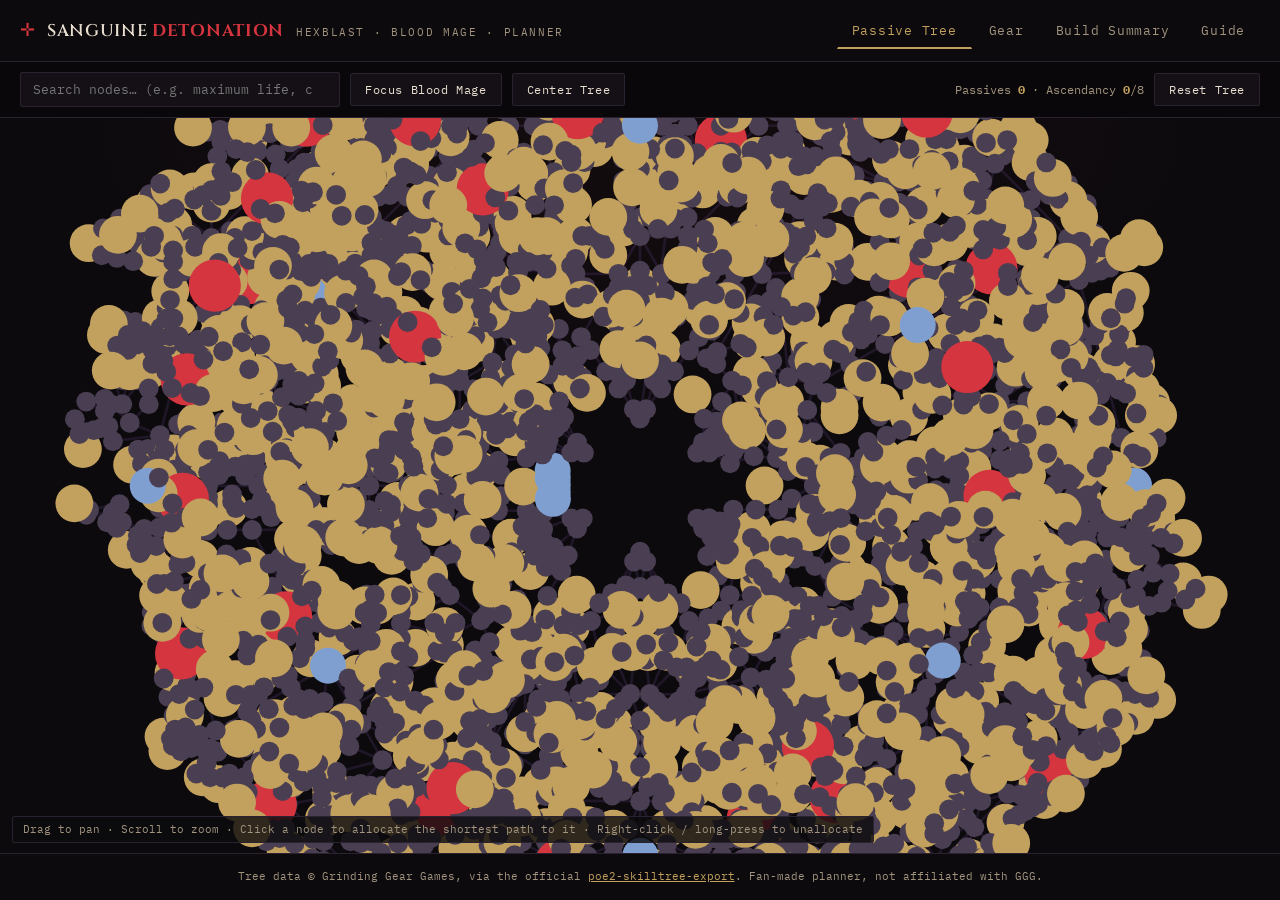
==== index.html @ 69d71650 "initial commit" ====
<!DOCTYPE html>
<html lang="en">
<head>
<meta charset="UTF-8">
<meta name="viewport" content="width=device-width, initial-scale=1.0">
<title>Sanguine Detonation — PoE2 Build Planner</title>
<link rel="preconnect" href="https://fonts.googleapis.com">
<link rel="preconnect" href="https://fonts.gstatic.com" crossorigin>
<link href="https://fonts.googleapis.com/css2?family=Cinzel:wght@500;600;700&family=Alegreya:ital,wght@0,400;0,500;0,700;1,400&family=IBM+Plex+Mono:wght@400;500&display=swap" rel="stylesheet">
<link rel="stylesheet" href="css/app.css">
</head>
<body>

<header class="topbar">
  <div class="brand">
    <span class="sigil">✛</span>
    <span class="title">SANGUINE <b>DETONATION</b></span>
    <span class="tag">Hexblast · Blood Mage · Planner</span>
  </div>
  <nav class="tabs" role="tablist">
    <button class="tab active" data-tab="tree" role="tab" aria-selected="true">Passive Tree</button>
    <button class="tab" data-tab="gear" role="tab" aria-selected="false">Gear</button>
    <button class="tab" data-tab="build" role="tab" aria-selected="false">Build Summary</button>
    <button class="tab" data-tab="guide" role="tab" aria-selected="false">Guide</button>
  </nav>
</header>

<!-- ==================== TREE ==================== -->
<main id="panel-tree" class="panel active">
  <div class="tree-toolbar">
    <input id="tree-search" type="search" placeholder="Search nodes… (e.g. maximum life, critical)" aria-label="Search passive tree nodes">
    <button id="btn-focus-asc" class="btn">Focus Blood Mage</button>
    <button id="btn-focus-center" class="btn">Center Tree</button>
    <span class="counter">Passives <b id="pt-count">0</b> · Ascendancy <b id="asc-count">0</b>/8</span>
    <button id="btn-reset-tree" class="btn danger">Reset Tree</button>
  </div>
  <div class="tree-wrap">
    <canvas id="tree-canvas" aria-label="Interactive passive skill tree. Click nodes to allocate."></canvas>
    <div id="tree-tooltip" class="tooltip" hidden></div>
    <div class="tree-hint">Drag to pan · Scroll to zoom · Click a node to allocate the shortest path to it · Right-click / long-press to unallocate</div>
  </div>
</main>

<!-- ==================== GEAR ==================== -->
<main id="panel-gear" class="panel">
  <div class="gear-layout">
    <section class="gear-doll" aria-label="Equipment slots">
      <h2 class="panel-title">Simulated Inventory</h2>
      <div class="doll-grid" id="doll-grid"><!-- slots injected --></div>
      <h3 class="sub-title">Flasks & Charms</h3>
      <div class="belt-grid" id="belt-grid"><!-- flask/charm slots injected --></div>
    </section>
    <section class="gear-editor">
      <h2 class="panel-title" id="editor-title">Select a slot</h2>
      <div id="editor-body" class="editor-body">
        <p class="dim">Click any slot on the left to create or edit its item. Type one modifier per line — the planner parses common mods (life, resistances, spell damage, crit, cast speed…) and totals them in the Build Summary.</p>
      </div>
      <h3 class="sub-title">Parsed Totals</h3>
      <div id="gear-totals" class="totals"></div>
    </section>
  </div>
</main>

<!-- ==================== BUILD SUMMARY ==================== -->
<main id="panel-build" class="panel">
  <div class="build-layout">
    <section>
      <h2 class="panel-title">Allocated Notables & Keystones</h2>
      <div id="build-notables" class="notable-list"></div>
    </section>
    <section>
      <h2 class="panel-title">Gear Totals</h2>
      <div id="build-totals" class="totals"></div>
      <h2 class="panel-title" style="margin-top:28px;">Share / Save</h2>
      <p class="dim">Your build saves automatically in this browser. Use a build code to move it between devices or share it.</p>
      <div class="share-row">
        <button id="btn-export" class="btn">Copy Build Code</button>
        <button id="btn-import" class="btn">Import Build Code</button>
      </div>
      <textarea id="share-box" class="share-box" rows="4" placeholder="Build code appears here…" aria-label="Build code"></textarea>
    </section>
  </div>
</main>

<!-- ==================== GUIDE ==================== -->
<main id="panel-guide" class="panel">
  <iframe id="guide-frame" src="guide.html" title="Sanguine Detonation build guide"></iframe>
</main>

<footer class="foot">
  Tree data © Grinding Gear Games, via the official <a href="https://github.com/grindinggear/poe2-skilltree-export" rel="noopener">poe2-skilltree-export</a>. Fan-made planner, not affiliated with GGG.
</footer>

<script src="js/app.js"></script>
<script src="js/tree.js"></script>
<script src="js/gear.js"></script>
</body>
</html>
---- css/app.css ----
:root{
  --ink-bg:#0c0a0d;
  --ink-surface:#141016;
  --ink-deep:#090709;
  --blood:#a01e26;
  --blood-bright:#d4353f;
  --hex:#7a55a8;
  --hex-bright:#a07fd0;
  --gold:#c2a15e;
  --bone:#e9dfd1;
  --bone-dim:#a2947f;
  --line:#2a2230;
  --warn:#c78a3b;
}
*{margin:0;padding:0;box-sizing:border-box;}
html,body{height:100%;}
body{
  background:var(--ink-bg);
  color:var(--bone);
  font-family:'Alegreya', Georgia, serif;
  font-size:16px;
  line-height:1.6;
  display:flex;
  flex-direction:column;
}
@media (prefers-reduced-motion: reduce){ *{animation:none!important;transition:none!important;} }

/* ============ top bar ============ */
.topbar{
  display:flex;align-items:center;justify-content:space-between;gap:16px;
  flex-wrap:wrap;
  padding:12px 20px;
  border-bottom:1px solid var(--line);
  background:rgba(12,10,13,.95);
  position:sticky;top:0;z-index:20;
}
.brand{display:flex;align-items:baseline;gap:12px;flex-wrap:wrap;}
.sigil{color:var(--blood-bright);font-size:18px;}
.title{font-family:'Cinzel',serif;font-weight:600;letter-spacing:.04em;font-size:17px;}
.title b{color:var(--blood-bright);font-weight:700;}
.tag{font-family:'IBM Plex Mono',monospace;font-size:11px;color:var(--bone-dim);letter-spacing:.15em;text-transform:uppercase;}
.tabs{display:flex;gap:2px;flex-wrap:wrap;}
.tab{
  background:none;border:1px solid transparent;border-bottom:2px solid transparent;
  color:var(--bone-dim);cursor:pointer;
  font-family:'IBM Plex Mono',monospace;font-size:12.5px;letter-spacing:.06em;
  padding:9px 14px;
}
.tab:hover{color:var(--gold);}
.tab.active{color:var(--gold);border-bottom-color:var(--gold);}
.tab:focus-visible{outline:2px solid var(--gold);outline-offset:2px;}

/* ============ panels ============ */
.panel{display:none;flex:1;min-height:0;}
.panel.active{display:block;}
#panel-tree.active{display:flex;flex-direction:column;}
#panel-guide.active{display:flex;}
#guide-frame{flex:1;width:100%;border:none;background:var(--ink-bg);min-height:70vh;}

.panel-title{font-family:'Cinzel',serif;font-weight:600;font-size:20px;color:var(--bone);margin-bottom:14px;}
.sub-title{font-family:'Cinzel',serif;font-weight:600;font-size:15px;color:var(--gold);margin:22px 0 10px;}
.dim{color:var(--bone-dim);font-size:15px;}

.btn{
  background:var(--ink-surface);border:1px solid var(--line);border-radius:2px;
  color:var(--bone);cursor:pointer;
  font-family:'IBM Plex Mono',monospace;font-size:12px;letter-spacing:.05em;
  padding:8px 14px;
}
.btn:hover{border-color:var(--gold);color:var(--gold);}
.btn.danger:hover{border-color:var(--blood-bright);color:var(--blood-bright);}
.btn:focus-visible{outline:2px solid var(--gold);outline-offset:2px;}

/* ============ tree ============ */
.tree-toolbar{
  display:flex;align-items:center;gap:10px;flex-wrap:wrap;
  padding:10px 20px;border-bottom:1px solid var(--line);
  background:var(--ink-deep);
}
#tree-search{
  background:var(--ink-surface);border:1px solid var(--line);border-radius:2px;
  color:var(--bone);font-family:'IBM Plex Mono',monospace;font-size:13px;
  padding:8px 12px;min-width:min(320px, 60vw);
}
#tree-search:focus{outline:none;border-color:var(--hex-bright);}
.counter{font-family:'IBM Plex Mono',monospace;font-size:12px;color:var(--bone-dim);margin-left:auto;}
.counter b{color:var(--gold);}
.tree-wrap{position:relative;flex:1;min-height:0;}
#tree-canvas{display:block;width:100%;height:100%;background:
  radial-gradient(1000px 500px at 50% 0%, rgba(160,30,38,.06), transparent 60%),
  var(--ink-bg);
  cursor:grab;touch-action:none;}
#tree-canvas.dragging{cursor:grabbing;}
.tree-hint{
  position:absolute;left:12px;bottom:10px;
  font-family:'IBM Plex Mono',monospace;font-size:11px;color:var(--bone-dim);
  background:rgba(12,10,13,.8);padding:4px 10px;border:1px solid var(--line);border-radius:2px;
  pointer-events:none;max-width:calc(100% - 24px);
}
.tooltip{
  position:absolute;z-index:10;pointer-events:none;
  max-width:340px;
  background:rgba(9,7,9,.96);
  border:1px solid var(--gold);border-radius:2px;
  padding:12px 14px;
  font-size:14px;line-height:1.5;
}
.tooltip .tt-name{font-family:'Cinzel',serif;color:var(--gold);font-size:15px;margin-bottom:4px;}
.tooltip .tt-name.keystone{color:var(--blood-bright);}
.tooltip .tt-name.asc{color:var(--hex-bright);}
.tooltip .tt-stat{color:var(--bone-dim);}
.tooltip .tt-kind{font-family:'IBM Plex Mono',monospace;font-size:10px;letter-spacing:.2em;text-transform:uppercase;color:var(--bone-dim);margin-top:6px;}

/* ============ gear ============ */
.gear-layout{
  display:grid;grid-template-columns:minmax(300px,430px) 1fr;gap:28px;
  padding:24px 20px;max-width:1280px;margin:0 auto;width:100%;
}
@media(max-width:880px){.gear-layout{grid-template-columns:1fr;}}
.doll-grid{display:grid;grid-template-columns:repeat(3,1fr);gap:10px;}
.belt-grid{display:grid;grid-template-columns:repeat(5,1fr);gap:10px;}
.slot-btn{
  background:var(--ink-surface);border:1px solid var(--line);border-radius:2px;
  color:var(--bone-dim);cursor:pointer;text-align:left;
  padding:10px;min-height:76px;
  display:flex;flex-direction:column;gap:4px;
  font-family:'Alegreya',serif;
}
.slot-btn:hover{border-color:var(--gold);}
.slot-btn.selected{border-color:var(--gold);box-shadow:0 0 0 1px var(--gold) inset;}
.slot-btn.filled{border-left:3px solid var(--blood);}
.slot-btn .s-name{
  font-family:'IBM Plex Mono',monospace;font-size:10px;letter-spacing:.15em;
  text-transform:uppercase;color:var(--bone-dim);
}
.slot-btn .s-item{font-size:14px;color:var(--bone);line-height:1.3;}
.slot-btn .s-item.rare{color:var(--gold);}
.slot-btn .s-item.unique{color:var(--warn);}
.slot-btn .s-item.magic{color:#7f9fd0;}
.slot-btn:focus-visible{outline:2px solid var(--gold);outline-offset:2px;}
.editor-body label{
  display:block;font-family:'IBM Plex Mono',monospace;font-size:11px;
  letter-spacing:.15em;text-transform:uppercase;color:var(--bone-dim);
  margin:16px 0 6px;
}
.editor-body input[type=text], .editor-body select, .editor-body textarea{
  width:100%;background:var(--ink-deep);border:1px solid var(--line);border-radius:2px;
  color:var(--bone);font-family:'Alegreya',serif;font-size:15px;
  padding:9px 12px;
}
.editor-body textarea{font-family:'IBM Plex Mono',monospace;font-size:13px;min-height:150px;resize:vertical;}
.editor-body input:focus,.editor-body select:focus,.editor-body textarea:focus{outline:none;border-color:var(--hex-bright);}
.editor-actions{display:flex;gap:10px;margin-top:16px;flex-wrap:wrap;}
.totals{display:flex;flex-direction:column;gap:6px;}
.totals .row{
  display:flex;justify-content:space-between;gap:16px;
  border-bottom:1px solid var(--line);padding:7px 2px;
  font-size:15px;
}
.totals .row .k{color:var(--bone-dim);}
.totals .row .v{font-family:'IBM Plex Mono',monospace;color:var(--gold);}
.totals .empty{color:var(--bone-dim);font-style:italic;padding:8px 2px;}

/* ============ build summary ============ */
.build-layout{
  display:grid;grid-template-columns:1fr 1fr;gap:32px;
  padding:24px 20px;max-width:1280px;margin:0 auto;width:100%;
}
@media(max-width:880px){.build-layout{grid-template-columns:1fr;}}
.notable-list{display:flex;flex-direction:column;gap:10px;}
.notable-card{
  background:var(--ink-surface);border:1px solid var(--line);
  border-left:3px solid var(--blood);border-radius:2px;
  padding:12px 16px;
}
.notable-card.asc{border-left-color:var(--hex);}
.notable-card.keystone{border-left-color:var(--blood-bright);}
.notable-card .n-name{font-family:'Cinzel',serif;color:var(--gold);font-size:15px;}
.notable-card .n-stat{color:var(--bone-dim);font-size:14px;}
.share-row{display:flex;gap:10px;margin:12px 0;flex-wrap:wrap;}
.share-box{
  width:100%;background:var(--ink-deep);border:1px solid var(--line);border-radius:2px;
  color:var(--bone-dim);font-family:'IBM Plex Mono',monospace;font-size:12px;
  padding:10px;resize:vertical;
}

.foot{
  padding:14px 20px;border-top:1px solid var(--line);
  font-family:'IBM Plex Mono',monospace;font-size:11px;color:var(--bone-dim);
  text-align:center;
}
.foot a{color:var(--gold);}
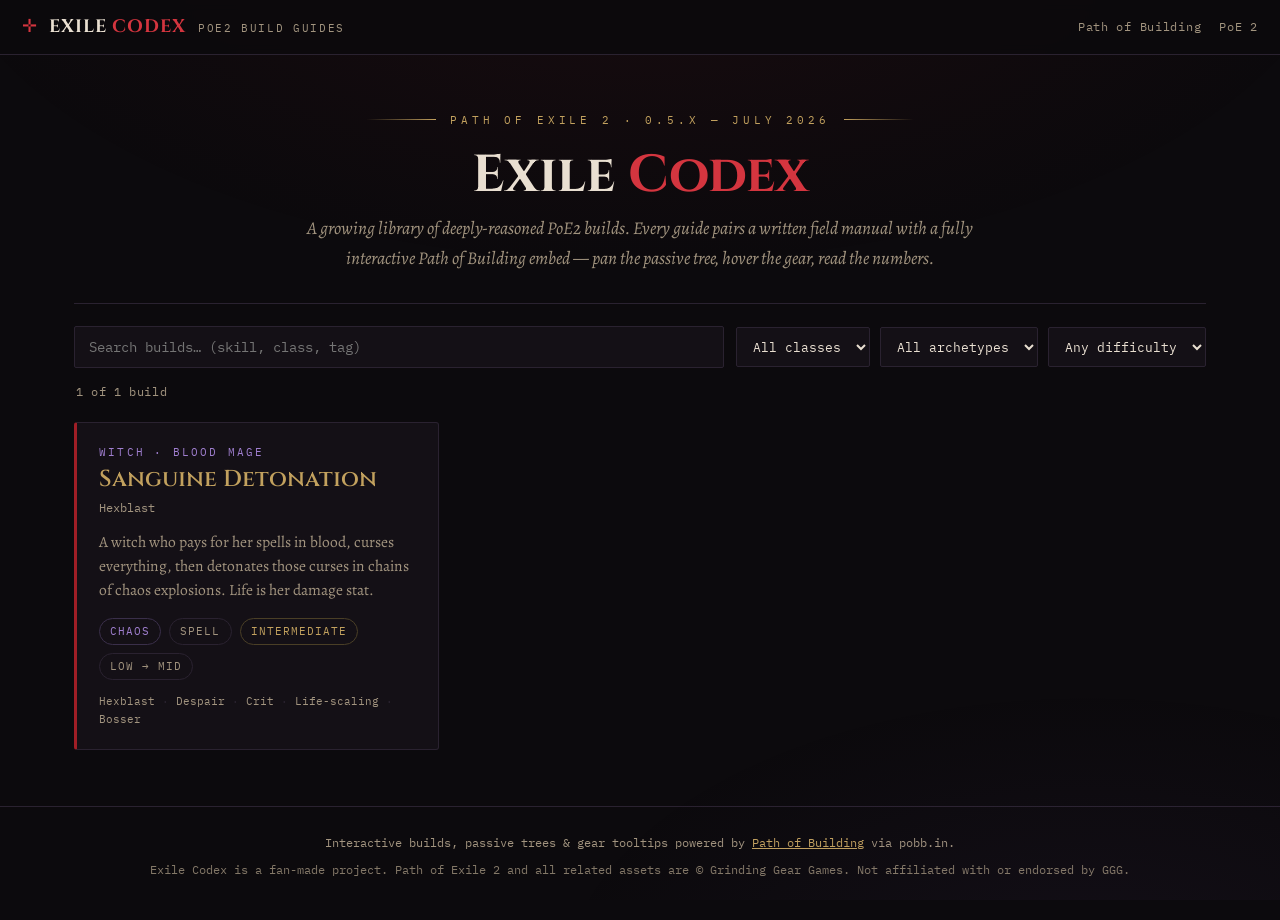
==== commit bb84458a: "Rebrand: single-build planner -> Exile Codex guide directory Replace the custom canvas tree + gear m" ====
--- a/index.html
+++ b/index.html
@@ -3,7 +3,8 @@
 <head>
 <meta charset="UTF-8">
 <meta name="viewport" content="width=device-width, initial-scale=1.0">
-<title>Sanguine Detonation — PoE2 Build Planner</title>
+<title>Exile Codex — AI-crafted Path of Exile 2 build guides</title>
+<meta name="description" content="A growing library of deeply-reasoned Path of Exile 2 build guides, each with an interactive Path of Building embed — pan the passive tree, hover the gear, read the numbers.">
 <link rel="preconnect" href="https://fonts.googleapis.com">
 <link rel="preconnect" href="https://fonts.gstatic.com" crossorigin>
 <link href="https://fonts.googleapis.com/css2?family=Cinzel:wght@500;600;700&family=Alegreya:ital,wght@0,400;0,500;0,700;1,400&family=IBM+Plex+Mono:wght@400;500&display=swap" rel="stylesheet">
@@ -12,87 +13,44 @@
 <body>
 
 <header class="topbar">
-  <div class="brand">
+  <a class="brand" href="index.html">
     <span class="sigil">✛</span>
-    <span class="title">SANGUINE <b>DETONATION</b></span>
-    <span class="tag">Hexblast · Blood Mage · Planner</span>
-  </div>
-  <nav class="tabs" role="tablist">
-    <button class="tab active" data-tab="tree" role="tab" aria-selected="true">Passive Tree</button>
-    <button class="tab" data-tab="gear" role="tab" aria-selected="false">Gear</button>
-    <button class="tab" data-tab="build" role="tab" aria-selected="false">Build Summary</button>
-    <button class="tab" data-tab="guide" role="tab" aria-selected="false">Guide</button>
+    <span class="title">EXILE <b>CODEX</b></span>
+    <span class="tag">PoE2 Build Guides</span>
+  </a>
+  <nav class="top-links">
+    <a href="https://pobb.in/" rel="noopener" target="_blank">Path of Building</a>
+    <a href="https://www.pathofexile.com/pathofexile2" rel="noopener" target="_blank">PoE 2</a>
   </nav>
 </header>
 
-<!-- ==================== TREE ==================== -->
-<main id="panel-tree" class="panel active">
-  <div class="tree-toolbar">
-    <input id="tree-search" type="search" placeholder="Search nodes… (e.g. maximum life, critical)" aria-label="Search passive tree nodes">
-    <button id="btn-focus-asc" class="btn">Focus Blood Mage</button>
-    <button id="btn-focus-center" class="btn">Center Tree</button>
-    <span class="counter">Passives <b id="pt-count">0</b> · Ascendancy <b id="asc-count">0</b>/8</span>
-    <button id="btn-reset-tree" class="btn danger">Reset Tree</button>
+<div class="frame">
+  <section class="dir-hero">
+    <div class="rune-line" id="hero-rune">Path of Exile 2</div>
+    <h1 id="hero-title">Exile <b>Codex</b></h1>
+    <p class="blurb" id="hero-blurb">A growing library of deeply-reasoned PoE2 builds.</p>
+  </section>
+
+  <div class="dir-controls">
+    <input id="guide-search" type="search" placeholder="Search builds… (skill, class, tag)" aria-label="Search build guides">
+    <div class="filters">
+      <select id="filter-class" aria-label="Filter by class"><option value="">All classes</option></select>
+      <select id="filter-archetype" aria-label="Filter by archetype"><option value="">All archetypes</option></select>
+      <select id="filter-difficulty" aria-label="Filter by difficulty"><option value="">Any difficulty</option></select>
+    </div>
   </div>
-  <div class="tree-wrap">
-    <canvas id="tree-canvas" aria-label="Interactive passive skill tree. Click nodes to allocate."></canvas>
-    <div id="tree-tooltip" class="tooltip" hidden></div>
-    <div class="tree-hint">Drag to pan · Scroll to zoom · Click a node to allocate the shortest path to it · Right-click / long-press to unallocate</div>
-  </div>
-</main>
+  <div class="dir-count" id="dir-count" aria-live="polite"></div>
 
-<!-- ==================== GEAR ==================== -->
-<main id="panel-gear" class="panel">
-  <div class="gear-layout">
-    <section class="gear-doll" aria-label="Equipment slots">
-      <h2 class="panel-title">Simulated Inventory</h2>
-      <div class="doll-grid" id="doll-grid"><!-- slots injected --></div>
-      <h3 class="sub-title">Flasks & Charms</h3>
-      <div class="belt-grid" id="belt-grid"><!-- flask/charm slots injected --></div>
-    </section>
-    <section class="gear-editor">
-      <h2 class="panel-title" id="editor-title">Select a slot</h2>
-      <div id="editor-body" class="editor-body">
-        <p class="dim">Click any slot on the left to create or edit its item. Type one modifier per line — the planner parses common mods (life, resistances, spell damage, crit, cast speed…) and totals them in the Build Summary.</p>
-      </div>
-      <h3 class="sub-title">Parsed Totals</h3>
-      <div id="gear-totals" class="totals"></div>
-    </section>
-  </div>
-</main>
-
-<!-- ==================== BUILD SUMMARY ==================== -->
-<main id="panel-build" class="panel">
-  <div class="build-layout">
-    <section>
-      <h2 class="panel-title">Allocated Notables & Keystones</h2>
-      <div id="build-notables" class="notable-list"></div>
-    </section>
-    <section>
-      <h2 class="panel-title">Gear Totals</h2>
-      <div id="build-totals" class="totals"></div>
-      <h2 class="panel-title" style="margin-top:28px;">Share / Save</h2>
-      <p class="dim">Your build saves automatically in this browser. Use a build code to move it between devices or share it.</p>
-      <div class="share-row">
-        <button id="btn-export" class="btn">Copy Build Code</button>
-        <button id="btn-import" class="btn">Import Build Code</button>
-      </div>
-      <textarea id="share-box" class="share-box" rows="4" placeholder="Build code appears here…" aria-label="Build code"></textarea>
-    </section>
-  </div>
-</main>
-
-<!-- ==================== GUIDE ==================== -->
-<main id="panel-guide" class="panel">
-  <iframe id="guide-frame" src="guide.html" title="Sanguine Detonation build guide"></iframe>
-</main>
+  <main class="card-grid" id="card-grid">
+    <div class="state-msg">Loading build guides…</div>
+  </main>
+</div>
 
 <footer class="foot">
-  Tree data © Grinding Gear Games, via the official <a href="https://github.com/grindinggear/poe2-skilltree-export" rel="noopener">poe2-skilltree-export</a>. Fan-made planner, not affiliated with GGG.
+  <div>Interactive builds, passive trees &amp; gear tooltips powered by <a href="https://pobb.in/" rel="noopener" target="_blank">Path of Building</a> via pobb.in.</div>
+  <div class="disclaimer">Exile Codex is a fan-made project. Path of Exile 2 and all related assets are © Grinding Gear Games. Not affiliated with or endorsed by GGG.</div>
 </footer>
 
-<script src="js/app.js"></script>
-<script src="js/tree.js"></script>
-<script src="js/gear.js"></script>
+<script src="js/directory.js"></script>
 </body>
 </html>
--- a/css/app.css
+++ b/css/app.css
@@ -1,192 +1,346 @@
 :root{
-  --ink-bg:#0c0a0d;
-  --ink-surface:#141016;
-  --ink-deep:#090709;
-  --blood:#a01e26;
-  --blood-bright:#d4353f;
-  --hex:#7a55a8;
+  --ink-bg:#0c0a0d;          /* near-black plum */
+  --ink-surface:#141016;     /* raised panels */
+  --ink-deep:#090709;        /* recessed */
+  --blood:#a01e26;           /* dark blood red */
+  --blood-bright:#d4353f;    /* highlights */
+  --hex:#7a55a8;             /* chaos purple */
   --hex-bright:#a07fd0;
-  --gold:#c2a15e;
-  --bone:#e9dfd1;
-  --bone-dim:#a2947f;
+  --gold:#c2a15e;            /* aged gold — headings, accents */
+  --bone:#e9dfd1;            /* body text */
+  --bone-dim:#a2947f;        /* secondary text */
   --line:#2a2230;
   --warn:#c78a3b;
+  --good:#8fb573;
 }
 *{margin:0;padding:0;box-sizing:border-box;}
-html,body{height:100%;}
+html{scroll-behavior:smooth;}
+html,body{min-height:100%;}
 body{
   background:var(--ink-bg);
   color:var(--bone);
   font-family:'Alegreya', Georgia, serif;
-  font-size:16px;
-  line-height:1.6;
+  font-size:17px;
+  line-height:1.65;
   display:flex;
   flex-direction:column;
-}
-@media (prefers-reduced-motion: reduce){ *{animation:none!important;transition:none!important;} }
+  min-height:100vh;
+}
+@media (prefers-reduced-motion: reduce){ html{scroll-behavior:auto;} *{animation:none!important;transition:none!important;} }
+body::before{
+  content:"";position:fixed;inset:0;pointer-events:none;z-index:0;
+  background:
+    radial-gradient(1200px 600px at 50% -10%, rgba(160,30,38,.09), transparent 60%),
+    radial-gradient(900px 500px at 85% 110%, rgba(122,85,168,.07), transparent 60%);
+}
+a{color:var(--gold);}
+img{max-width:100%;}
 
 /* ============ top bar ============ */
 .topbar{
   display:flex;align-items:center;justify-content:space-between;gap:16px;
-  flex-wrap:wrap;
-  padding:12px 20px;
+  flex-wrap:wrap;position:sticky;top:0;z-index:20;
+  padding:12px 22px;border-bottom:1px solid var(--line);
+  background:rgba(12,10,13,.94);backdrop-filter:blur(6px);
+}
+.brand{display:flex;align-items:baseline;gap:12px;flex-wrap:wrap;text-decoration:none;}
+.sigil{color:var(--blood-bright);font-size:18px;}
+.brand .title{font-family:'Cinzel',serif;font-weight:700;letter-spacing:.05em;font-size:18px;color:var(--bone);}
+.brand .title b{color:var(--blood-bright);font-weight:700;}
+.brand .tag{font-family:'IBM Plex Mono',monospace;font-size:11px;color:var(--bone-dim);letter-spacing:.15em;text-transform:uppercase;}
+.topbar .top-links{display:flex;gap:18px;align-items:center;}
+.topbar .top-links a{
+  font-family:'IBM Plex Mono',monospace;font-size:12px;letter-spacing:.06em;
+  color:var(--bone-dim);text-decoration:none;
+}
+.topbar .top-links a:hover{color:var(--gold);}
+
+/* ============ buttons ============ */
+.btn{
+  display:inline-flex;align-items:center;gap:8px;
+  background:var(--ink-surface);border:1px solid var(--line);border-radius:2px;
+  color:var(--bone);cursor:pointer;text-decoration:none;
+  font-family:'IBM Plex Mono',monospace;font-size:12.5px;letter-spacing:.05em;
+  padding:9px 16px;transition:border-color .15s,color .15s;
+}
+.btn:hover{border-color:var(--gold);color:var(--gold);}
+.btn.primary{border-color:var(--blood);color:var(--bone);}
+.btn.primary:hover{border-color:var(--blood-bright);color:var(--blood-bright);}
+.btn:focus-visible{outline:2px solid var(--gold);outline-offset:2px;}
+
+/* ============ page frame ============ */
+.frame{position:relative;z-index:1;max-width:1180px;margin:0 auto;padding:0 24px;width:100%;}
+.wide{max-width:1320px;}
+
+/* ================================================================
+   DIRECTORY (index.html)
+   ================================================================ */
+.dir-hero{padding:56px 0 30px;border-bottom:1px solid var(--line);text-align:center;}
+.dir-hero .rune-line{
+  display:flex;align-items:center;justify-content:center;gap:14px;
+  color:var(--gold);letter-spacing:.35em;text-transform:uppercase;
+  font-family:'IBM Plex Mono',monospace;font-size:11px;
+}
+.dir-hero .rune-line::before,.dir-hero .rune-line::after{
+  content:"";height:1px;width:70px;background:linear-gradient(90deg,transparent,var(--gold));
+}
+.dir-hero .rune-line::after{background:linear-gradient(90deg,var(--gold),transparent);}
+.dir-hero h1{
+  font-family:'Cinzel',serif;font-weight:700;font-size:clamp(30px,5.4vw,52px);
+  line-height:1.1;margin:18px 0 10px;color:var(--bone);
+}
+.dir-hero h1 b{color:var(--blood-bright);}
+.dir-hero .blurb{color:var(--bone-dim);font-size:18px;max-width:680px;margin:0 auto;font-style:italic;}
+
+/* controls */
+.dir-controls{
+  display:flex;gap:12px;flex-wrap:wrap;align-items:center;
+  padding:22px 0 8px;
+}
+#guide-search{
+  flex:1 1 320px;min-width:220px;
+  background:var(--ink-surface);border:1px solid var(--line);border-radius:2px;
+  color:var(--bone);font-family:'IBM Plex Mono',monospace;font-size:14px;
+  padding:11px 14px;
+}
+#guide-search:focus{outline:none;border-color:var(--hex-bright);}
+.filters{display:flex;gap:10px;flex-wrap:wrap;}
+.filters select{
+  background:var(--ink-surface);border:1px solid var(--line);border-radius:2px;
+  color:var(--bone);font-family:'IBM Plex Mono',monospace;font-size:12.5px;
+  padding:10px 12px;cursor:pointer;
+}
+.filters select:focus{outline:none;border-color:var(--hex-bright);}
+.dir-count{
+  font-family:'IBM Plex Mono',monospace;font-size:12px;color:var(--bone-dim);
+  padding:6px 2px 20px;letter-spacing:.05em;
+}
+
+/* card grid */
+.card-grid{
+  display:grid;grid-template-columns:repeat(auto-fill,minmax(320px,1fr));gap:18px;
+  padding-bottom:56px;
+}
+.guide-card{
+  display:flex;flex-direction:column;
+  background:var(--ink-surface);border:1px solid var(--line);
+  border-left:3px solid var(--blood);border-radius:3px;
+  padding:20px 22px;text-decoration:none;color:inherit;
+  transition:border-color .15s,transform .15s,box-shadow .15s;
+}
+.guide-card:hover{border-color:var(--line);border-left-color:var(--blood-bright);
+  transform:translateY(-2px);box-shadow:0 8px 26px rgba(0,0,0,.35);}
+.guide-card:focus-visible{outline:2px solid var(--gold);outline-offset:3px;}
+.guide-card .gc-class{
+  font-family:'IBM Plex Mono',monospace;font-size:11px;letter-spacing:.2em;
+  text-transform:uppercase;color:var(--hex-bright);
+}
+.guide-card h2{
+  font-family:'Cinzel',serif;font-weight:600;font-size:23px;color:var(--gold);
+  margin:6px 0 4px;line-height:1.15;
+}
+.guide-card .gc-skill{font-family:'IBM Plex Mono',monospace;font-size:12px;color:var(--bone-dim);margin-bottom:12px;}
+.guide-card .gc-summary{color:var(--bone-dim);font-size:15.5px;line-height:1.55;flex:1;}
+.guide-card .gc-meta{display:flex;gap:8px;flex-wrap:wrap;margin-top:16px;}
+.chip{
+  font-family:'IBM Plex Mono',monospace;font-size:10.5px;letter-spacing:.1em;
+  text-transform:uppercase;color:var(--bone-dim);
+  border:1px solid var(--line);border-radius:99px;padding:4px 10px;
+}
+.chip.dmg{color:var(--hex-bright);border-color:#3a2f4a;}
+.chip.diff{color:var(--gold);border-color:#4a3f26;}
+.guide-card .gc-tags{margin-top:12px;font-family:'IBM Plex Mono',monospace;font-size:11px;color:var(--bone-dim);}
+.guide-card .gc-tags span::after{content:" · ";color:var(--line);}
+.guide-card .gc-tags span:last-child::after{content:"";}
+.empty-state{
+  grid-column:1/-1;text-align:center;color:var(--bone-dim);font-style:italic;
+  padding:60px 0;
+}
+
+/* ================================================================
+   GUIDE PAGE (guide.html)
+   ================================================================ */
+.guide-hero{padding:42px 0 30px;border-bottom:1px solid var(--line);}
+.guide-hero .rune-line{
+  color:var(--gold);letter-spacing:.3em;text-transform:uppercase;
+  font-family:'IBM Plex Mono',monospace;font-size:11px;margin-bottom:12px;
+}
+.guide-hero h1{
+  font-family:'Cinzel',serif;font-weight:700;font-size:clamp(30px,5vw,52px);
+  line-height:1.08;color:var(--bone);margin-bottom:10px;
+}
+.guide-hero h1 b{color:var(--blood-bright);}
+.guide-hero .sub{color:var(--bone-dim);font-size:19px;font-style:italic;max-width:70ch;}
+.guide-hero .meta-row{
+  display:flex;gap:10px;flex-wrap:wrap;margin-top:22px;
+}
+
+/* interactive build embed */
+.build-embed{padding:36px 0 12px;}
+.build-embed .be-head{
+  display:flex;align-items:baseline;justify-content:space-between;gap:14px;flex-wrap:wrap;margin-bottom:12px;
+}
+.build-embed h2{font-family:'Cinzel',serif;font-weight:600;font-size:24px;color:var(--bone);}
+.build-embed .be-actions{display:flex;gap:10px;flex-wrap:wrap;}
+.embed-shell{
+  border:1px solid var(--line);border-radius:3px;overflow:hidden;background:var(--ink-deep);
+  position:relative;
+}
+.embed-shell iframe{display:block;width:100%;height:min(78vh,760px);border:0;background:var(--ink-deep);}
+.embed-note{
+  font-family:'IBM Plex Mono',monospace;font-size:11.5px;color:var(--bone-dim);
+  margin-top:10px;display:flex;gap:8px;align-items:flex-start;
+}
+.embed-note .warn-dot{color:var(--warn);}
+.embed-fallback{
+  padding:40px 24px;text-align:center;color:var(--bone-dim);
+}
+.embed-fallback .btn{margin-top:14px;}
+
+/* copy toast */
+.toast{
+  position:fixed;bottom:22px;left:50%;transform:translateX(-50%);
+  background:var(--ink-surface);border:1px solid var(--gold);border-radius:3px;
+  color:var(--gold);font-family:'IBM Plex Mono',monospace;font-size:12.5px;
+  padding:10px 18px;z-index:60;opacity:0;transition:opacity .2s;pointer-events:none;
+}
+.toast.show{opacity:1;}
+
+/* sticky section nav */
+nav.toc{
+  position:sticky;top:57px;z-index:5;
+  background:rgba(12,10,13,.92);backdrop-filter:blur(6px);
   border-bottom:1px solid var(--line);
-  background:rgba(12,10,13,.95);
-  position:sticky;top:0;z-index:20;
-}
-.brand{display:flex;align-items:baseline;gap:12px;flex-wrap:wrap;}
-.sigil{color:var(--blood-bright);font-size:18px;}
-.title{font-family:'Cinzel',serif;font-weight:600;letter-spacing:.04em;font-size:17px;}
-.title b{color:var(--blood-bright);font-weight:700;}
-.tag{font-family:'IBM Plex Mono',monospace;font-size:11px;color:var(--bone-dim);letter-spacing:.15em;text-transform:uppercase;}
-.tabs{display:flex;gap:2px;flex-wrap:wrap;}
-.tab{
-  background:none;border:1px solid transparent;border-bottom:2px solid transparent;
-  color:var(--bone-dim);cursor:pointer;
-  font-family:'IBM Plex Mono',monospace;font-size:12.5px;letter-spacing:.06em;
-  padding:9px 14px;
-}
-.tab:hover{color:var(--gold);}
-.tab.active{color:var(--gold);border-bottom-color:var(--gold);}
-.tab:focus-visible{outline:2px solid var(--gold);outline-offset:2px;}
-
-/* ============ panels ============ */
-.panel{display:none;flex:1;min-height:0;}
-.panel.active{display:block;}
-#panel-tree.active{display:flex;flex-direction:column;}
-#panel-guide.active{display:flex;}
-#guide-frame{flex:1;width:100%;border:none;background:var(--ink-bg);min-height:70vh;}
-
-.panel-title{font-family:'Cinzel',serif;font-weight:600;font-size:20px;color:var(--bone);margin-bottom:14px;}
-.sub-title{font-family:'Cinzel',serif;font-weight:600;font-size:15px;color:var(--gold);margin:22px 0 10px;}
-.dim{color:var(--bone-dim);font-size:15px;}
-
-.btn{
-  background:var(--ink-surface);border:1px solid var(--line);border-radius:2px;
-  color:var(--bone);cursor:pointer;
-  font-family:'IBM Plex Mono',monospace;font-size:12px;letter-spacing:.05em;
-  padding:8px 14px;
-}
-.btn:hover{border-color:var(--gold);color:var(--gold);}
-.btn.danger:hover{border-color:var(--blood-bright);color:var(--blood-bright);}
-.btn:focus-visible{outline:2px solid var(--gold);outline-offset:2px;}
-
-/* ============ tree ============ */
-.tree-toolbar{
-  display:flex;align-items:center;gap:10px;flex-wrap:wrap;
-  padding:10px 20px;border-bottom:1px solid var(--line);
-  background:var(--ink-deep);
-}
-#tree-search{
-  background:var(--ink-surface);border:1px solid var(--line);border-radius:2px;
-  color:var(--bone);font-family:'IBM Plex Mono',monospace;font-size:13px;
-  padding:8px 12px;min-width:min(320px, 60vw);
-}
-#tree-search:focus{outline:none;border-color:var(--hex-bright);}
-.counter{font-family:'IBM Plex Mono',monospace;font-size:12px;color:var(--bone-dim);margin-left:auto;}
-.counter b{color:var(--gold);}
-.tree-wrap{position:relative;flex:1;min-height:0;}
-#tree-canvas{display:block;width:100%;height:100%;background:
-  radial-gradient(1000px 500px at 50% 0%, rgba(160,30,38,.06), transparent 60%),
-  var(--ink-bg);
-  cursor:grab;touch-action:none;}
-#tree-canvas.dragging{cursor:grabbing;}
-.tree-hint{
-  position:absolute;left:12px;bottom:10px;
-  font-family:'IBM Plex Mono',monospace;font-size:11px;color:var(--bone-dim);
-  background:rgba(12,10,13,.8);padding:4px 10px;border:1px solid var(--line);border-radius:2px;
-  pointer-events:none;max-width:calc(100% - 24px);
-}
-.tooltip{
-  position:absolute;z-index:10;pointer-events:none;
-  max-width:340px;
-  background:rgba(9,7,9,.96);
-  border:1px solid var(--gold);border-radius:2px;
-  padding:12px 14px;
-  font-size:14px;line-height:1.5;
-}
-.tooltip .tt-name{font-family:'Cinzel',serif;color:var(--gold);font-size:15px;margin-bottom:4px;}
-.tooltip .tt-name.keystone{color:var(--blood-bright);}
-.tooltip .tt-name.asc{color:var(--hex-bright);}
-.tooltip .tt-stat{color:var(--bone-dim);}
-.tooltip .tt-kind{font-family:'IBM Plex Mono',monospace;font-size:10px;letter-spacing:.2em;text-transform:uppercase;color:var(--bone-dim);margin-top:6px;}
-
-/* ============ gear ============ */
-.gear-layout{
-  display:grid;grid-template-columns:minmax(300px,430px) 1fr;gap:28px;
-  padding:24px 20px;max-width:1280px;margin:0 auto;width:100%;
-}
-@media(max-width:880px){.gear-layout{grid-template-columns:1fr;}}
-.doll-grid{display:grid;grid-template-columns:repeat(3,1fr);gap:10px;}
-.belt-grid{display:grid;grid-template-columns:repeat(5,1fr);gap:10px;}
-.slot-btn{
-  background:var(--ink-surface);border:1px solid var(--line);border-radius:2px;
-  color:var(--bone-dim);cursor:pointer;text-align:left;
-  padding:10px;min-height:76px;
-  display:flex;flex-direction:column;gap:4px;
-  font-family:'Alegreya',serif;
-}
-.slot-btn:hover{border-color:var(--gold);}
-.slot-btn.selected{border-color:var(--gold);box-shadow:0 0 0 1px var(--gold) inset;}
-.slot-btn.filled{border-left:3px solid var(--blood);}
-.slot-btn .s-name{
-  font-family:'IBM Plex Mono',monospace;font-size:10px;letter-spacing:.15em;
-  text-transform:uppercase;color:var(--bone-dim);
-}
-.slot-btn .s-item{font-size:14px;color:var(--bone);line-height:1.3;}
-.slot-btn .s-item.rare{color:var(--gold);}
-.slot-btn .s-item.unique{color:var(--warn);}
-.slot-btn .s-item.magic{color:#7f9fd0;}
-.slot-btn:focus-visible{outline:2px solid var(--gold);outline-offset:2px;}
-.editor-body label{
-  display:block;font-family:'IBM Plex Mono',monospace;font-size:11px;
-  letter-spacing:.15em;text-transform:uppercase;color:var(--bone-dim);
-  margin:16px 0 6px;
-}
-.editor-body input[type=text], .editor-body select, .editor-body textarea{
-  width:100%;background:var(--ink-deep);border:1px solid var(--line);border-radius:2px;
-  color:var(--bone);font-family:'Alegreya',serif;font-size:15px;
-  padding:9px 12px;
-}
-.editor-body textarea{font-family:'IBM Plex Mono',monospace;font-size:13px;min-height:150px;resize:vertical;}
-.editor-body input:focus,.editor-body select:focus,.editor-body textarea:focus{outline:none;border-color:var(--hex-bright);}
-.editor-actions{display:flex;gap:10px;margin-top:16px;flex-wrap:wrap;}
-.totals{display:flex;flex-direction:column;gap:6px;}
-.totals .row{
-  display:flex;justify-content:space-between;gap:16px;
-  border-bottom:1px solid var(--line);padding:7px 2px;
-  font-size:15px;
-}
-.totals .row .k{color:var(--bone-dim);}
-.totals .row .v{font-family:'IBM Plex Mono',monospace;color:var(--gold);}
-.totals .empty{color:var(--bone-dim);font-style:italic;padding:8px 2px;}
-
-/* ============ build summary ============ */
-.build-layout{
-  display:grid;grid-template-columns:1fr 1fr;gap:32px;
-  padding:24px 20px;max-width:1280px;margin:0 auto;width:100%;
-}
-@media(max-width:880px){.build-layout{grid-template-columns:1fr;}}
-.notable-list{display:flex;flex-direction:column;gap:10px;}
-.notable-card{
-  background:var(--ink-surface);border:1px solid var(--line);
-  border-left:3px solid var(--blood);border-radius:2px;
-  padding:12px 16px;
-}
-.notable-card.asc{border-left-color:var(--hex);}
-.notable-card.keystone{border-left-color:var(--blood-bright);}
-.notable-card .n-name{font-family:'Cinzel',serif;color:var(--gold);font-size:15px;}
-.notable-card .n-stat{color:var(--bone-dim);font-size:14px;}
-.share-row{display:flex;gap:10px;margin:12px 0;flex-wrap:wrap;}
-.share-box{
-  width:100%;background:var(--ink-deep);border:1px solid var(--line);border-radius:2px;
-  color:var(--bone-dim);font-family:'IBM Plex Mono',monospace;font-size:12px;
-  padding:10px;resize:vertical;
-}
-
+  overflow-x:auto;white-space:nowrap;margin-top:26px;
+}
+nav.toc .inner{max-width:1180px;margin:0 auto;display:flex;gap:4px;padding:0 24px;}
+nav.toc a{
+  color:var(--bone-dim);text-decoration:none;
+  font-family:'IBM Plex Mono',monospace;font-size:12px;
+  padding:13px 12px;letter-spacing:.04em;border-bottom:2px solid transparent;
+}
+nav.toc a:hover,nav.toc a:focus-visible{color:var(--gold);border-bottom-color:var(--gold);outline:none;}
+
+/* ============ guide prose sections (from injected guide HTML) ============ */
+.guide-body section{padding:56px 0 24px;border-bottom:1px solid var(--line);}
+.kicker{
+  font-family:'IBM Plex Mono',monospace;font-size:12px;letter-spacing:.3em;
+  text-transform:uppercase;color:var(--blood-bright);margin-bottom:10px;
+}
+.kicker.hexk{color:var(--hex-bright);}
+.guide-body h2{
+  font-family:'Cinzel',serif;font-weight:600;font-size:clamp(24px,3.4vw,34px);
+  color:var(--bone);margin-bottom:22px;
+}
+.guide-body h3{
+  font-family:'Cinzel',serif;font-weight:600;font-size:19px;
+  color:var(--gold);margin:34px 0 12px;
+}
+.guide-body p{margin:0 0 16px;max-width:74ch;}
+.guide-body em{color:var(--bone);}
+.guide-body strong{color:var(--bone);font-weight:700;}
+.lede{font-size:20px;color:var(--bone);max-width:70ch;}
+
+/* concept boxes */
+.box{
+  border:1px solid var(--line);border-left:3px solid var(--hex);
+  background:var(--ink-surface);padding:18px 22px;margin:22px 0;border-radius:2px;max-width:78ch;
+}
+.box .box-label{
+  font-family:'IBM Plex Mono',monospace;font-size:11px;letter-spacing:.25em;
+  text-transform:uppercase;color:var(--hex-bright);margin-bottom:8px;
+}
+.box.blood{border-left-color:var(--blood);}
+.box.blood .box-label{color:var(--blood-bright);}
+.box.patch{border-left-color:var(--warn);}
+.box.patch .box-label{color:var(--warn);}
+.box p:last-child{margin-bottom:0;}
+
+/* stat grid */
+.statgrid{display:grid;grid-template-columns:repeat(auto-fit,minmax(230px,1fr));gap:14px;margin:24px 0;}
+.stat{background:var(--ink-surface);border:1px solid var(--line);border-radius:2px;padding:16px 18px;}
+.stat .k{font-family:'IBM Plex Mono',monospace;font-size:11px;letter-spacing:.2em;text-transform:uppercase;color:var(--bone-dim);}
+.stat .v{font-family:'Cinzel',serif;font-size:22px;color:var(--gold);margin-top:6px;}
+.stat .v.red{color:var(--blood-bright);}
+.stat .v.purp{color:var(--hex-bright);}
+.stat .d{font-size:14px;color:var(--bone-dim);margin-top:6px;line-height:1.5;}
+
+/* verdict pills */
+.pill{
+  display:inline-block;font-family:'IBM Plex Mono',monospace;font-size:11px;
+  letter-spacing:.15em;text-transform:uppercase;
+  border:1px solid var(--line);border-radius:99px;padding:4px 12px;margin:0 8px 8px 0;color:var(--bone-dim);
+}
+.pill.good{color:var(--good);border-color:#3a4a2f;}
+.pill.bad{color:var(--blood-bright);border-color:#4a2226;}
+
+/* engine diagram */
+figure.engine{margin:36px 0;}
+figure.engine svg{width:100%;height:auto;display:block;}
+figure.engine figcaption{
+  font-family:'IBM Plex Mono',monospace;font-size:12px;color:var(--bone-dim);
+  text-align:center;margin-top:10px;letter-spacing:.06em;
+}
+
+/* tables */
+.guide-body table{width:100%;border-collapse:collapse;margin:22px 0;font-size:15.5px;}
+.guide-body th{
+  font-family:'IBM Plex Mono',monospace;font-size:11px;letter-spacing:.2em;
+  text-transform:uppercase;color:var(--gold);text-align:left;
+  padding:10px 14px;border-bottom:1px solid var(--gold);
+}
+.guide-body td{padding:12px 14px;border-bottom:1px solid var(--line);vertical-align:top;color:var(--bone-dim);}
+.guide-body td:first-child{color:var(--bone);font-weight:500;white-space:nowrap;}
+.order{font-family:'IBM Plex Mono',monospace;color:var(--blood-bright);}
+
+/* gear slots */
+.slot{display:grid;grid-template-columns:150px 1fr;gap:16px;padding:16px 0;border-bottom:1px solid var(--line);}
+.slot .name{font-family:'Cinzel',serif;color:var(--gold);font-size:16px;}
+.slot .want{color:var(--bone-dim);font-size:15.5px;line-height:1.6;}
+.slot .want b{color:var(--bone);font-weight:500;}
+
+/* rotation strip */
+.rotation{display:flex;flex-wrap:wrap;gap:0;align-items:stretch;margin:26px 0;border:1px solid var(--line);border-radius:2px;overflow:hidden;}
+.rotation .step{flex:1 1 180px;padding:18px 20px;background:var(--ink-surface);border-right:1px solid var(--line);position:relative;}
+.rotation .step:last-child{border-right:none;}
+.rotation .n{font-family:'IBM Plex Mono',monospace;font-size:11px;letter-spacing:.2em;color:var(--hex-bright);text-transform:uppercase;}
+.rotation .step.r .n{color:var(--blood-bright);}
+.rotation .t{font-family:'Cinzel',serif;color:var(--bone);font-size:17px;margin:6px 0 4px;}
+.rotation .d{font-size:14px;color:var(--bone-dim);line-height:1.5;}
+
+/* FAQ */
+.guide-body details{border:1px solid var(--line);border-radius:2px;background:var(--ink-surface);margin:12px 0;max-width:78ch;}
+.guide-body summary{
+  cursor:pointer;padding:16px 20px;font-family:'Cinzel',serif;font-size:16px;color:var(--bone);
+  list-style:none;position:relative;padding-right:44px;
+}
+.guide-body summary::-webkit-details-marker{display:none;}
+.guide-body summary::after{content:"✛";position:absolute;right:18px;top:14px;color:var(--blood-bright);transition:transform .2s ease;}
+.guide-body details[open] summary::after{transform:rotate(45deg);}
+.guide-body summary:focus-visible{outline:2px solid var(--gold);outline-offset:-2px;}
+.guide-body details .body{padding:0 20px 18px;color:var(--bone-dim);}
+.guide-body details .body p{margin-bottom:12px;}
+
+/* clean lists */
+ul.clean{margin:0 0 18px 0;padding-left:0;list-style:none;max-width:74ch;}
+ul.clean li{padding:7px 0 7px 26px;position:relative;color:var(--bone-dim);}
+ul.clean li::before{content:"◆";position:absolute;left:2px;top:8px;font-size:10px;color:var(--blood);}
+ul.clean.hexlist li::before{color:var(--hex);}
+ul.clean li b{color:var(--bone);font-weight:500;}
+
+@media(max-width:820px){
+  .cols{grid-template-columns:1fr;}
+  .slot{grid-template-columns:1fr;gap:4px;}
+}
+
+/* ============ footer ============ */
 .foot{
-  padding:14px 20px;border-top:1px solid var(--line);
-  font-family:'IBM Plex Mono',monospace;font-size:11px;color:var(--bone-dim);
-  text-align:center;
+  margin-top:auto;padding:26px 20px 40px;border-top:1px solid var(--line);
+  font-family:'IBM Plex Mono',monospace;font-size:11.5px;color:var(--bone-dim);
+  text-align:center;line-height:1.7;
 }
 .foot a{color:var(--gold);}
+.foot .disclaimer{margin-top:8px;color:var(--bone-dim);opacity:.8;}
+
+/* loading / error */
+.state-msg{padding:80px 24px;text-align:center;color:var(--bone-dim);font-style:italic;}
